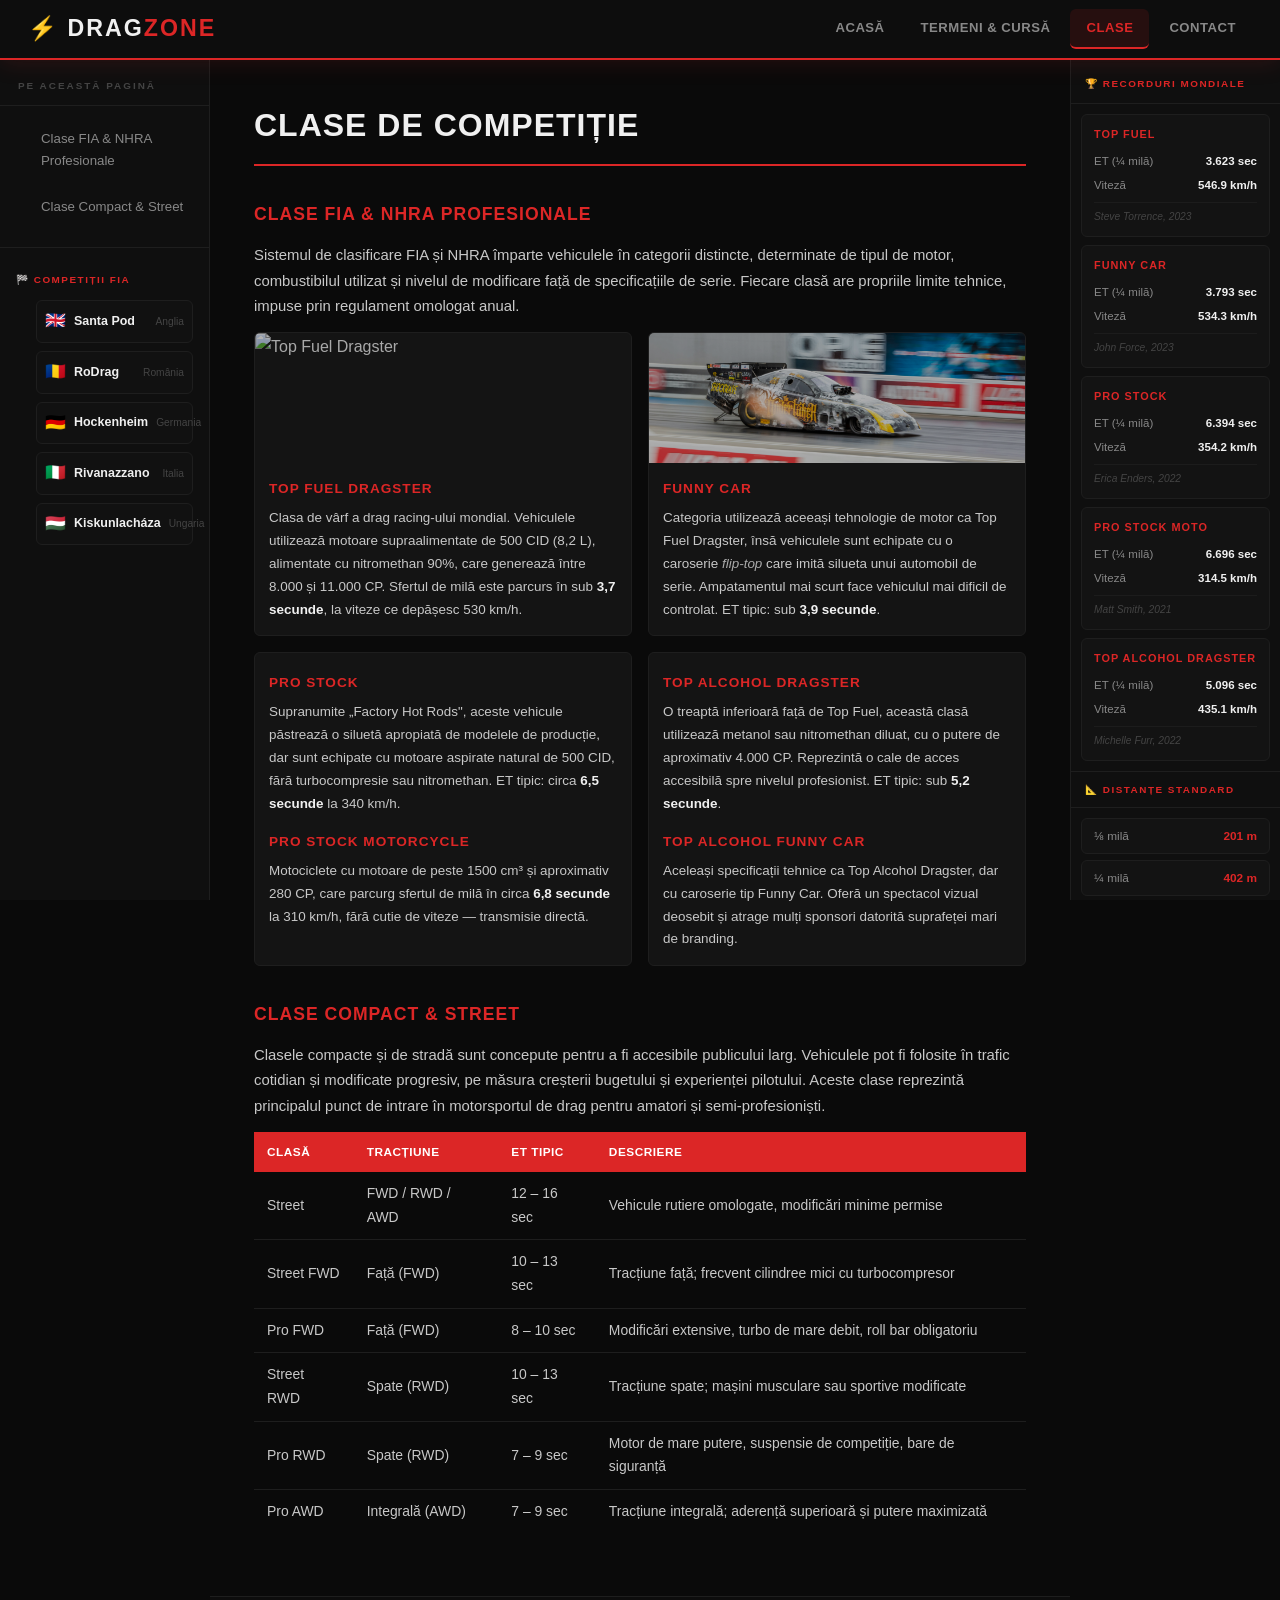
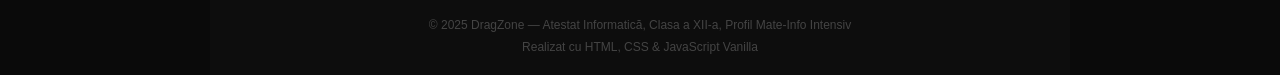
==== clase.html @ 22b8ca38 "Add files via upload" ====
<!DOCTYPE html>
<html lang="ro">
<head>
  <meta charset="UTF-8" />
  <meta name="viewport" content="width=device-width, initial-scale=1.0" />
  <title>Clase — DragZone</title>
  <link rel="stylesheet" href="style.css" />
</head>
<body>

  <!-- ===== HEADER ===== -->
  <header id="header">
    <a href="index.html" id="logo">⚡ DRAG<span>ZONE</span></a>
    <nav id="main-nav">
      <a href="index.html"    class="nav-link">Acasă</a>
      <a href="termeni.html"  class="nav-link">Termeni &amp; Cursă</a>
      <a href="clase.html"    class="nav-link active">Clase</a>
      <a href="contact.html"  class="nav-link">Contact</a>
    </nav>
  </header>

  <!-- ===== LAYOUT ===== -->
  <div id="layout">

    <!-- SIDEBAR STÂNGA -->
    <aside id="sidebar">
      <p class="sb-section-title">Pe această pagină</p>
      <ul id="sidebar-links"></ul>

      <div class="sb-divider"></div>

      <div class="sb-widget">
        <p class="sb-widget-title">🏁 Competiții FIA</p>
        <ul class="flag-list">
          <li onclick="window.open('https://www.santapod.com','_blank')" style="cursor:pointer">
            <span class="flag">🇬🇧</span>
            <span class="flag-name">Santa Pod</span>
            <span class="flag-loc">Anglia</span>
          </li>
          <li onclick="window.open('https://www.rodrag.ro','_blank')" style="cursor:pointer">
            <span class="flag">🇷🇴</span>
            <span class="flag-name">RoDrag</span>
            <span class="flag-loc">România</span>
          </li>
          <li onclick="window.open('https://www.hockenheimring.de','_blank')" style="cursor:pointer">
            <span class="flag">🇩🇪</span>
            <span class="flag-name">Hockenheim</span>
            <span class="flag-loc">Germania</span>
          </li>
          <li onclick="window.open('https://www.autodromodivoghera.it','_blank')" style="cursor:pointer">
            <span class="flag">🇮🇹</span>
            <span class="flag-name">Rivanazzano</span>
            <span class="flag-loc">Italia</span>
          </li>
          <li onclick="window.open('https://www.kiskunlachazadragway.hu','_blank')" style="cursor:pointer">
            <span class="flag">🇭🇺</span>
            <span class="flag-name">Kiskunlacháza</span>
            <span class="flag-loc">Ungaria</span>
          </li>
        </ul>
      </div>
    </aside>

    <!-- CONȚINUT PRINCIPAL -->
    <main id="content">

      <h1>Clase de Competiție</h1>

      <h2 id="fia-pro">Clase FIA &amp; NHRA Profesionale</h2>
      <p>
        Sistemul de clasificare FIA și NHRA împarte vehiculele în categorii distincte,
        determinate de tipul de motor, combustibilul utilizat și nivelul de modificare
        față de specificațiile de serie. Fiecare clasă are propriile limite tehnice,
        impuse prin regulament omologat anual.
      </p>

      <div class="card-grid">

        <div class="card">
          <img
            src="poze/p19__FillWzExNzAsNjAwXQ.jpg"
            alt="Top Fuel Dragster"
          />
          <div class="card-body">
            <h3>Top Fuel Dragster</h3>
            <p>
              Clasa de vârf a drag racing-ului mondial. Vehiculele utilizează motoare
              supraalimentate de 500 CID (8,2 L), alimentate cu nitromethan 90%, care
              generează între 8.000 și 11.000 CP. Sfertul de milă este parcurs în sub
              <strong>3,7 secunde</strong>, la viteze ce depășesc 530 km/h.
            </p>
          </div>
        </div>

        <div class="card">
          <img
            src="Poze/richard-bell-l-8upnZX4Vw-unsplash.jpg"
            alt="Funny Car"
          />
          <div class="card-body">
            <h3>Funny Car</h3>
            <p>
              Categoria utilizează aceeași tehnologie de motor ca Top Fuel Dragster,
              însă vehiculele sunt echipate cu o caroserie <em>flip-top</em> care imită
              silueta unui automobil de serie. Ampatamentul mai scurt face vehiculul
              mai dificil de controlat. ET tipic: sub <strong>3,9 secunde</strong>.
            </p>
          </div>
        </div>

        <div class="card">
          <div class="card-body" style="padding-top:1.1rem">
            <h3>Pro Stock</h3>
            <p>
              Supranumite „Factory Hot Rods", aceste vehicule păstrează o siluetă
              apropiată de modelele de producție, dar sunt echipate cu motoare
              aspirate natural de 500 CID, fără turbocompresie sau nitromethan.
              ET tipic: circa <strong>6,5 secunde</strong> la 340 km/h.
            </p>
            <h3 style="margin-top:.9rem">Pro Stock Motorcycle</h3>
            <p>
              Motociclete cu motoare de peste 1500 cm³ și aproximativ 280 CP,
              care parcurg sfertul de milă în circa <strong>6,8 secunde</strong>
              la 310 km/h, fără cutie de viteze — transmisie directă.
            </p>
          </div>
        </div>

        <div class="card">
          <div class="card-body" style="padding-top:1.1rem">
            <h3>Top Alcohol Dragster</h3>
            <p>
              O treaptă inferioară față de Top Fuel, această clasă utilizează
              metanol sau nitromethan diluat, cu o putere de aproximativ 4.000 CP.
              Reprezintă o cale de acces accesibilă spre nivelul profesionist.
              ET tipic: sub <strong>5,2 secunde</strong>.
            </p>
            <h3 style="margin-top:.9rem">Top Alcohol Funny Car</h3>
            <p>
              Aceleași specificații tehnice ca Top Alcohol Dragster, dar cu
              caroserie tip Funny Car. Oferă un spectacol vizual deosebit
              și atrage mulți sponsori datorită suprafeței mari de branding.
            </p>
          </div>
        </div>

      </div>

      <h2 id="compact">Clase Compact &amp; Street</h2>
      <p>
        Clasele compacte și de stradă sunt concepute pentru a fi accesibile publicului larg.
        Vehiculele pot fi folosite în trafic cotidian și modificate progresiv, pe măsura
        creșterii bugetului și experienței pilotului. Aceste clase reprezintă principalul
        punct de intrare în motorsportul de drag pentru amatori și semi-profesioniști.
      </p>

      <table class="data-table">
        <thead>
          <tr>
            <th>Clasă</th>
            <th>Tracțiune</th>
            <th>ET tipic</th>
            <th>Descriere</th>
          </tr>
        </thead>
        <tbody>
          <tr>
            <td>Street</td>
            <td>FWD / RWD / AWD</td>
            <td>12 – 16 sec</td>
            <td>Vehicule rutiere omologate, modificări minime permise</td>
          </tr>
          <tr>
            <td>Street FWD</td>
            <td>Față (FWD)</td>
            <td>10 – 13 sec</td>
            <td>Tracțiune față; frecvent cilindree mici cu turbocompresor</td>
          </tr>
          <tr>
            <td>Pro FWD</td>
            <td>Față (FWD)</td>
            <td>8 – 10 sec</td>
            <td>Modificări extensive, turbo de mare debit, roll bar obligatoriu</td>
          </tr>
          <tr>
            <td>Street RWD</td>
            <td>Spate (RWD)</td>
            <td>10 – 13 sec</td>
            <td>Tracțiune spate; mașini musculare sau sportive modificate</td>
          </tr>
          <tr>
            <td>Pro RWD</td>
            <td>Spate (RWD)</td>
            <td>7 – 9 sec</td>
            <td>Motor de mare putere, suspensie de competiție, bare de siguranță</td>
          </tr>
          <tr>
            <td>Pro AWD</td>
            <td>Integrală (AWD)</td>
            <td>7 – 9 sec</td>
            <td>Tracțiune integrală; aderență superioară și putere maximizată</td>
          </tr>
        </tbody>
      </table>
    </main>

    <!-- PANOU DREAPTA — Recorduri -->
    <aside id="right-panel">
      <p class="rp-title">🏆 Recorduri Mondiale</p>

      <div class="record-card">
        <div class="record-class">Top Fuel</div>
        <div class="record-row"><span>ET (¼ milă)</span><strong>3.623 sec</strong></div>
        <div class="record-row"><span>Viteză</span><strong>546.9 km/h</strong></div>
        <div class="record-pilot">Steve Torrence, 2023</div>
      </div>

      <div class="record-card">
        <div class="record-class">Funny Car</div>
        <div class="record-row"><span>ET (¼ milă)</span><strong>3.793 sec</strong></div>
        <div class="record-row"><span>Viteză</span><strong>534.3 km/h</strong></div>
        <div class="record-pilot">John Force, 2023</div>
      </div>

      <div class="record-card">
        <div class="record-class">Pro Stock</div>
        <div class="record-row"><span>ET (¼ milă)</span><strong>6.394 sec</strong></div>
        <div class="record-row"><span>Viteză</span><strong>354.2 km/h</strong></div>
        <div class="record-pilot">Erica Enders, 2022</div>
      </div>

      <div class="record-card">
        <div class="record-class">Pro Stock Moto</div>
        <div class="record-row"><span>ET (¼ milă)</span><strong>6.696 sec</strong></div>
        <div class="record-row"><span>Viteză</span><strong>314.5 km/h</strong></div>
        <div class="record-pilot">Matt Smith, 2021</div>
      </div>

      <div class="record-card">
        <div class="record-class">Top Alcohol Dragster</div>
        <div class="record-row"><span>ET (¼ milă)</span><strong>5.096 sec</strong></div>
        <div class="record-row"><span>Viteză</span><strong>435.1 km/h</strong></div>
        <div class="record-pilot">Michelle Furr, 2022</div>
      </div>

      <p class="rp-dist-title">📐 Distanțe Standard</p>
      <div class="dist-row"><span>⅛ milă</span><strong>201 m</strong></div>
      <div class="dist-row"><span>¼ milă</span><strong>402 m</strong></div>
      <div class="dist-row"><span>1000 ft</span><strong>305 m</strong></div>
    </aside>

  </div><!-- /#layout -->

  <footer id="footer">
    <p>© 2025 DragZone — Atestat Informatică, Clasa a XII-a, Profil Mate-Info Intensiv</p>
    <p>Realizat cu HTML, CSS &amp; JavaScript Vanilla</p>
  </footer>

  <script src="script.js"></script>
</body>
</html>
---- style.css ----
/* =============================================
   DRAG RACING — ATESTAT INFORMATICĂ
   style.css — Stiluri comune tuturor paginilor
   ============================================= */

/* ===== RESET & VARIABILE CSS ===== */
* {
  margin: 0;
  padding: 0;
  box-sizing: border-box;
}

:root {
  --bg-dark:      #0a0a0a;
  --bg-card:      #141414;
  --bg-sidebar:   #0f0f0f;
  --bg-header:    #0d0d0d;
  --accent:       #dc2626;
  --accent-hover: #ef4444;
  --accent-dim:   rgba(220, 38, 38, 0.12);
  --text-primary: #f0f0f0;
  --text-muted:   #888888;
  --text-dim:     #444444;
  --border:       #1e1e1e;
  --header-h:     60px;
  --sidebar-w:    210px;
  --right-w:      210px;
  --radius:       6px;
}

html { scroll-behavior: smooth; }

body {
  font-family: 'Segoe UI', Tahoma, Geneva, Verdana, sans-serif;
  background-color: var(--bg-dark);
  color: var(--text-primary);
  min-height: 100vh;
  line-height: 1.7;
}

/* ===== SCROLLBAR ===== */
::-webkit-scrollbar { width: 5px; }
::-webkit-scrollbar-track { background: var(--bg-dark); }
::-webkit-scrollbar-thumb { background: var(--accent); border-radius: 3px; }


/* ============================================================
   HEADER & NAVIGARE
   ============================================================ */
#header {
  position: fixed;
  top: 0; left: 0; right: 0;
  height: var(--header-h);
  background: var(--bg-header);
  border-bottom: 2px solid var(--accent);
  display: flex;
  align-items: center;
  justify-content: space-between;
  padding: 0 28px;
  z-index: 1000;
  box-shadow: 0 2px 24px rgba(220, 38, 38, 0.15);
}

#logo {
  font-size: 1.45rem;
  font-weight: 900;
  letter-spacing: 2px;
  text-transform: uppercase;
  color: var(--text-primary);
  text-decoration: none;
}
#logo span { color: var(--accent); }

#main-nav { display: flex; gap: 4px; }

.nav-link {
  display: inline-block;
  padding: 8px 16px;
  color: var(--text-muted);
  text-decoration: none;
  font-size: 0.82rem;
  font-weight: 700;
  letter-spacing: 0.5px;
  text-transform: uppercase;
  border-radius: var(--radius);
  border-bottom: 2px solid transparent;
  transition: color .2s, background .2s, border-color .2s;
}
.nav-link:hover {
  color: var(--text-primary);
  background: var(--accent-dim);
}
.nav-link.active {
  color: var(--accent);
  background: var(--accent-dim);
  border-bottom-color: var(--accent);
}


/* ============================================================
   LAYOUT  (sidebar-stânga | main | sidebar-dreapta)
   ============================================================ */
#layout {
  display: flex;
  margin-top: var(--header-h);
  min-height: calc(100vh - var(--header-h) - 56px);
}


/* ============================================================
   SIDEBAR STÂNGA
   ============================================================ */
#sidebar {
  position: fixed;
  top: var(--header-h);
  left: 0;
  width: var(--sidebar-w);
  height: calc(100vh - var(--header-h));
  background: var(--bg-sidebar);
  border-right: 1px solid var(--border);
  overflow-y: auto;
  display: flex;
  flex-direction: column;
}

/* Titlul secțiunii de navigare internă */
.sb-section-title {
  font-size: 0.62rem;
  font-weight: 800;
  letter-spacing: 2px;
  text-transform: uppercase;
  color: var(--text-dim);
  padding: 18px 18px 10px 18px;
  border-bottom: 1px solid var(--border);
}

/* Lista de ancore generate de JS */
#sidebar-links {
  list-style: none;
  margin-bottom: 4px;
}

#sidebar-links li a {
  display: block;
  padding: 9px 18px;
  color: var(--text-muted);
  text-decoration: none;
  font-size: 0.83rem;
  border-left: 3px solid transparent;
  transition: color .2s, background .2s, border-color .2s;
}
#sidebar-links li a:hover {
  color: var(--text-primary);
  background: rgba(255,255,255,.04);
  border-left-color: var(--accent);
}

/* Separator vizual între meniu și widget-ul FIA */
.sb-divider {
  height: 1px;
  background: var(--border);
  margin: 10px 0;
}

/* Widget FIA Events */
.sb-widget {
  padding: 14px 16px;
}

.sb-widget-title {
  font-size: 0.62rem;
  font-weight: 800;
  letter-spacing: 1.5px;
  text-transform: uppercase;
  color: var(--accent);
  margin-bottom: 12px;
}

.flag-list {
  list-style: none;
  display: flex;
  flex-direction: column;
  gap: 3px;
}

.flag-list li {
  display: flex;
  align-items: center;
  gap: 8px;
  padding: 6px 8px;
  border-radius: var(--radius);
  border: 1px solid var(--border);
  background: #111;
  transition: border-color .2s, background .2s;
  text-decoration: none;
}
.flag-list li:hover {
  border-color: var(--accent);
  background: var(--accent-dim);
}

.flag-list li .flag      { font-size: 1.05rem; flex-shrink: 0; }
.flag-list li .flag-name { color: var(--text-primary); font-size: 0.78rem; font-weight: 600; flex: 1; }
.flag-list li .flag-loc  { font-size: 0.64rem; color: var(--text-dim); }


/* ============================================================
   MAIN CONTENT
   ============================================================ */
#content {
  margin-left: var(--sidebar-w);
  margin-right: var(--right-w);
  flex: 1;
  padding: 38px 44px;
  min-width: 0;
}


/* ============================================================
   PANOU DREAPTA — Recorduri Mondiale
   ============================================================ */
#right-panel {
  position: fixed;
  top: var(--header-h);
  right: 0;
  width: var(--right-w);
  height: calc(100vh - var(--header-h));
  background: var(--bg-sidebar);
  border-left: 1px solid var(--border);
  overflow-y: auto;
  padding: 0 0 20px 0;
}

.rp-title {
  font-size: 0.62rem;
  font-weight: 800;
  letter-spacing: 1.5px;
  text-transform: uppercase;
  color: var(--accent);
  padding: 16px 14px 10px 14px;
  border-bottom: 1px solid var(--border);
  margin-bottom: 10px;
}

.record-card {
  margin: 0 10px 8px 10px;
  background: #131313;
  border: 1px solid var(--border);
  border-radius: var(--radius);
  padding: 10px 12px;
  transition: border-color .2s;
}
.record-card:hover { border-color: var(--accent); }

.record-class {
  font-size: 0.68rem;
  font-weight: 800;
  color: var(--accent);
  text-transform: uppercase;
  letter-spacing: 1px;
  margin-bottom: 7px;
}

.record-row {
  display: flex;
  justify-content: space-between;
  align-items: center;
  font-size: 0.72rem;
  padding: 2px 0;
}
.record-row span   { color: var(--text-muted); }
.record-row strong { color: var(--text-primary); font-weight: 700; }

.record-pilot {
  font-size: 0.64rem;
  color: var(--text-dim);
  font-style: italic;
  border-top: 1px solid #1c1c1c;
  padding-top: 5px;
  margin-top: 5px;
}

.rp-dist-title {
  font-size: 0.62rem;
  font-weight: 800;
  letter-spacing: 1.5px;
  text-transform: uppercase;
  color: var(--accent);
  padding: 10px 14px 8px 14px;
  border-top: 1px solid var(--border);
  border-bottom: 1px solid var(--border);
  margin: 10px 0 10px 0;
}

.dist-row {
  display: flex;
  justify-content: space-between;
  align-items: center;
  background: #131313;
  border: 1px solid var(--border);
  border-radius: var(--radius);
  padding: 7px 12px;
  font-size: 0.74rem;
  margin: 0 10px 6px 10px;
}
.dist-row span   { color: var(--text-muted); }
.dist-row strong { color: var(--accent); font-weight: 700; }


/* ============================================================
   TIPOGRAFIE GENERALĂ
   ============================================================ */
h1 {
  font-size: 2rem;
  font-weight: 900;
  color: var(--text-primary);
  margin-bottom: 28px;
  padding-bottom: 12px;
  border-bottom: 2px solid var(--accent);
  text-transform: uppercase;
  letter-spacing: 1px;
}

h2 {
  font-size: 1.1rem;
  font-weight: 700;
  color: var(--accent);
  margin: 34px 0 13px 0;
  text-transform: uppercase;
  letter-spacing: 1px;
}

h3 {
  font-size: 0.97rem;
  font-weight: 700;
  color: var(--text-primary);
  margin-bottom: 7px;
}

p  { color: #c8c8c8; margin-bottom: 13px; font-size: 0.93rem; }
ul { color: #c8c8c8; padding-left: 20px; margin-bottom: 13px; font-size: 0.92rem; }
ul li { margin-bottom: 5px; }
em     { color: #aaa; font-style: italic; }
strong { color: var(--text-primary); font-weight: 700; }


/* ===== HERO ===== */
.hero {
  position: relative;
  border-radius: var(--radius);
  overflow: hidden;
  margin-bottom: 32px;
  border: 1px solid var(--border);
}
.hero-img {
  width: 100%;
  height: 270px;
  object-fit: cover;
  display: block;
  filter: brightness(0.38);
}
.hero-text {
  position: absolute;
  bottom: 0; left: 0; right: 0;
  padding: 26px 32px;
  background: linear-gradient(to top, rgba(0,0,0,.92) 0%, transparent 100%);
}
.hero-text h1 {
  border: none; margin: 0 0 5px 0; padding: 0;
  font-size: 2.4rem;
  text-shadow: 0 2px 20px rgba(0,0,0,.8);
}
.hero-sub {
  font-size: 0.85rem;
  color: var(--accent);
  font-weight: 700;
  letter-spacing: 2.5px;
  text-transform: uppercase;
  margin: 0;
}


/* ===== INFO BOX ===== */
.info-box {
  display: flex;
  gap: 14px;
  align-items: flex-start;
  background: var(--accent-dim);
  border: 1px solid rgba(220, 38, 38, 0.4);
  border-radius: var(--radius);
  padding: 15px 20px;
  margin-top: 24px;
}
.info-icon { font-size: 1.4rem; line-height: 1; flex-shrink: 0; margin-top: 2px; }
.info-box p { margin: 0; color: #ddd; font-size: 0.9rem; }


/* ===== CARD GRID (Clase) ===== */
.card-grid {
  display: grid;
  grid-template-columns: repeat(2, 1fr);
  gap: 16px;
  margin-bottom: 30px;
}
.card {
  background: var(--bg-card);
  border: 1px solid var(--border);
  border-radius: var(--radius);
  overflow: hidden;
  transition: border-color .2s, transform .2s;
}
.card:hover { border-color: var(--accent); transform: translateY(-3px); }
.card img {
  width: 100%; height: 130px;
  object-fit: cover;
  filter: brightness(.7);
  display: block;
}
.card-body { padding: 14px; }
.card-body h3 {
  color: var(--accent);
  font-size: .85rem;
  margin-bottom: 7px;
  text-transform: uppercase;
  letter-spacing: 1px;
}
.card-body p { font-size: 0.84rem; margin-bottom: 0; }


/* ===== TABEL ===== */
.data-table {
  width: 100%;
  border-collapse: collapse;
  margin-bottom: 24px;
  font-size: 0.87rem;
}
.data-table th {
  background: var(--accent);
  color: #fff;
  padding: 10px 13px;
  text-align: left;
  font-weight: 700;
  font-size: 0.74rem;
  text-transform: uppercase;
  letter-spacing: .5px;
}
.data-table td {
  padding: 10px 13px;
  border-bottom: 1px solid var(--border);
  color: #c8c8c8;
}
.data-table tr:hover td { background: rgba(220, 38, 38, .05); }
.data-table tr:last-child td { border-bottom: none; }


/* ===== FORMULAR CONTACT ===== */
#contact-form {
  background: var(--bg-card);
  border: 1px solid var(--border);
  border-radius: var(--radius);
  padding: 28px 32px;
  max-width: 540px;
}
.form-group { margin-bottom: 18px; }
.form-group label {
  display: block;
  font-size: 0.73rem;
  font-weight: 700;
  color: var(--text-muted);
  text-transform: uppercase;
  letter-spacing: 1px;
  margin-bottom: 6px;
}
.form-group input,
.form-group textarea {
  width: 100%;
  background: #0d0d0d;
  border: 1px solid var(--border);
  border-radius: var(--radius);
  color: var(--text-primary);
  padding: 10px 13px;
  font-size: 0.93rem;
  font-family: inherit;
  outline: none;
  transition: border-color .2s, box-shadow .2s;
}
.form-group input:focus,
.form-group textarea:focus {
  border-color: var(--accent);
  box-shadow: 0 0 0 3px rgba(220, 38, 38, .12);
}
.form-group textarea { resize: vertical; min-height: 120px; }

.btn-submit {
  background: var(--accent);
  color: #fff;
  border: none;
  border-radius: var(--radius);
  padding: 11px 28px;
  font-size: 0.88rem;
  font-weight: 700;
  letter-spacing: 1px;
  text-transform: uppercase;
  cursor: pointer;
  transition: background .2s, transform .1s;
}
.btn-submit:hover  { background: var(--accent-hover); transform: translateY(-1px); }
.btn-submit:active { transform: translateY(0); }


/* ============================================================
   FOOTER
   ============================================================ */
#footer {
  margin-left: var(--sidebar-w);
  margin-right: var(--right-w);
  background: var(--bg-header);
  border-top: 1px solid var(--border);
  padding: 16px 44px;
  text-align: center;
}
#footer p { color: var(--text-dim); font-size: 0.75rem; margin: 2px 0; }
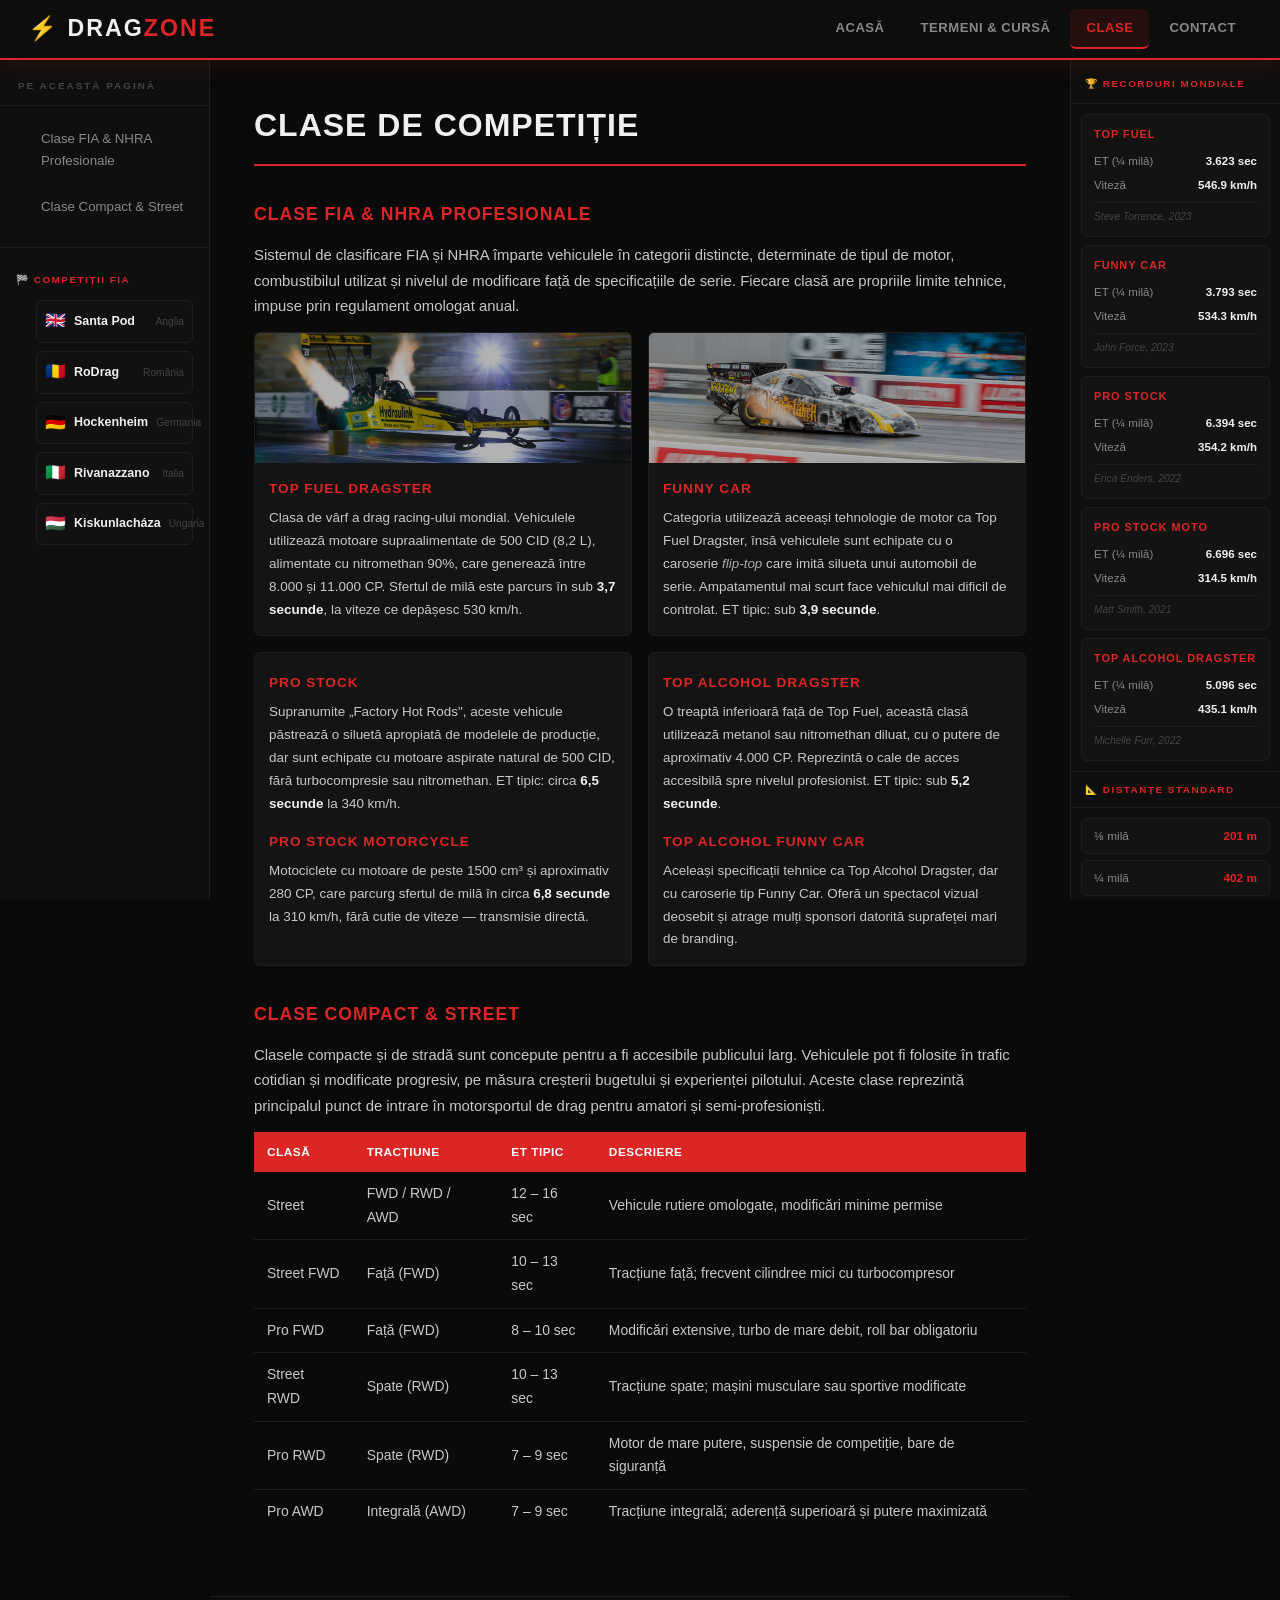
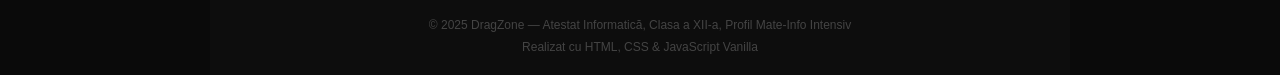
==== commit 3145d5b3: "Update clase.html" ====
--- a/clase.html
+++ b/clase.html
@@ -78,7 +78,7 @@
 
         <div class="card">
           <img
-            src="poze/p19__FillWzExNzAsNjAwXQ.jpg"
+            src="Poze/p19__FillWzExNzAsNjAwXQ.jpg"
             alt="Top Fuel Dragster"
           />
           <div class="card-body">
